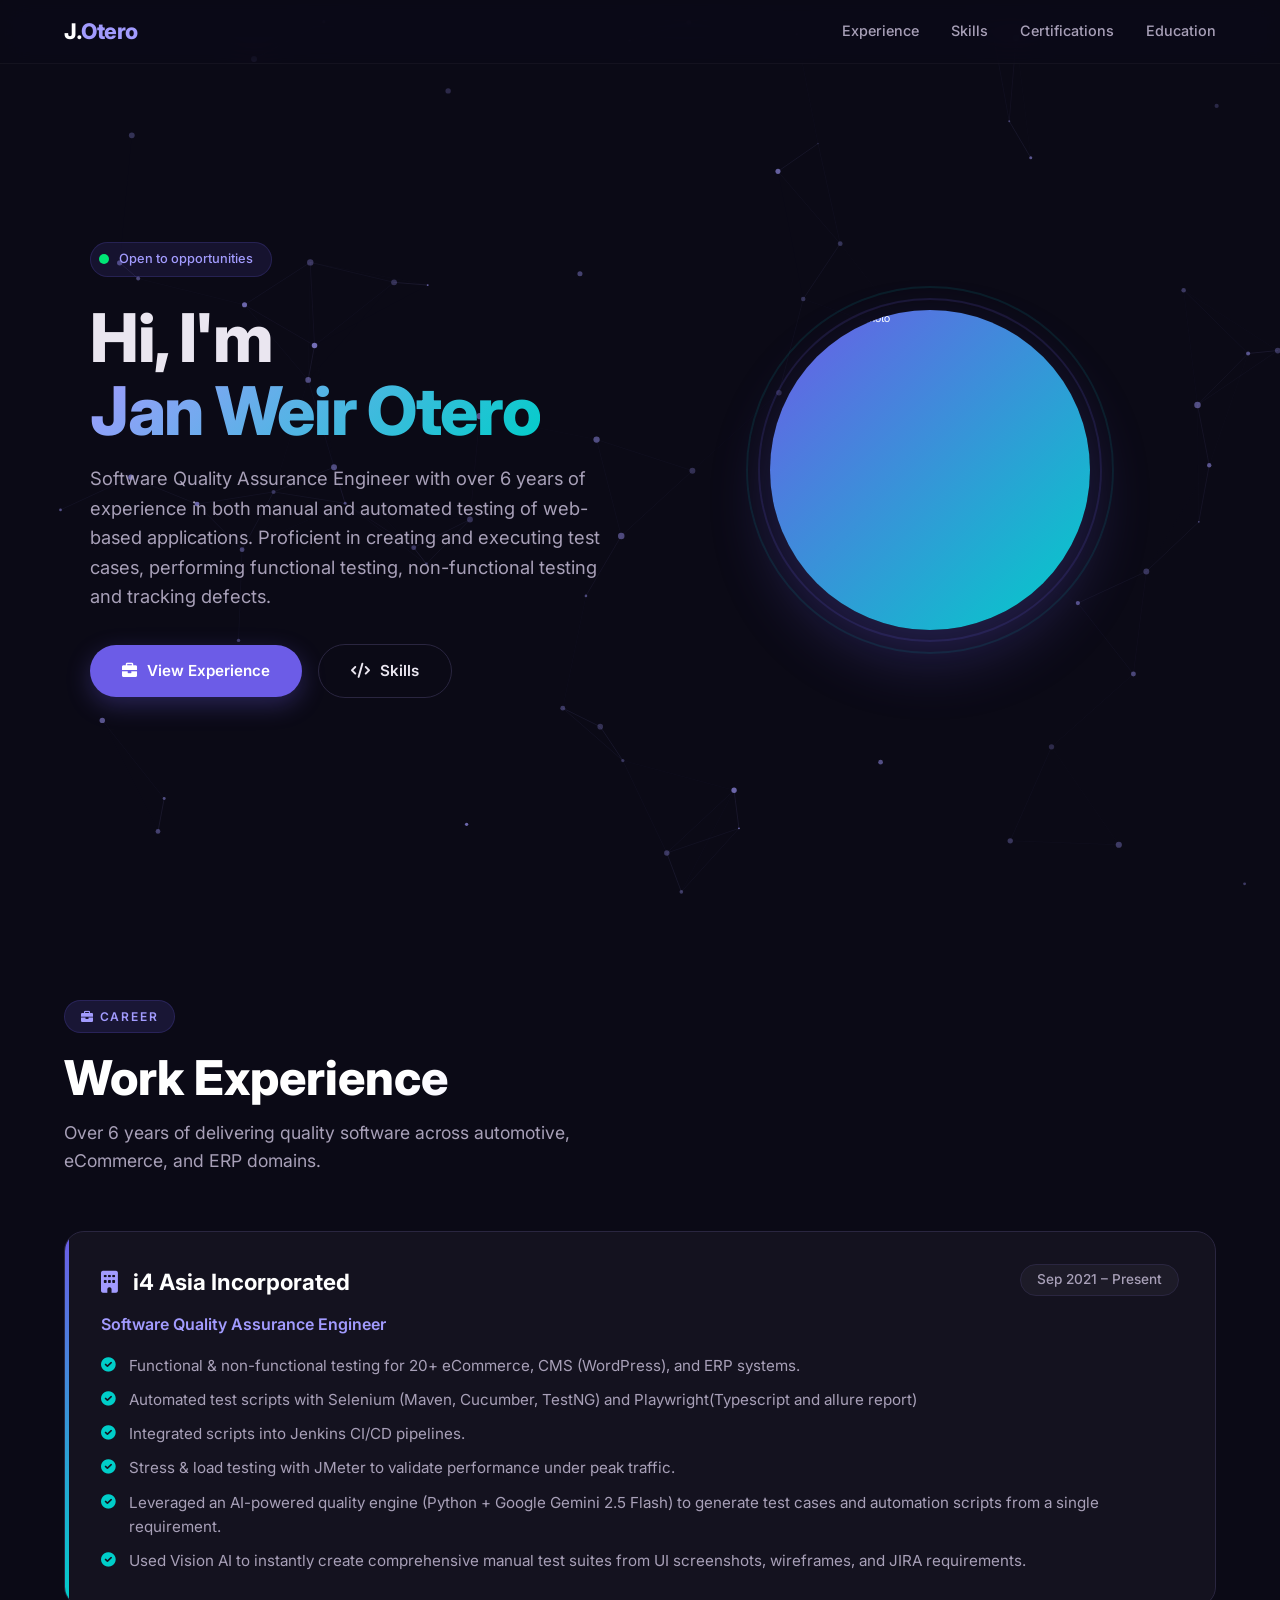
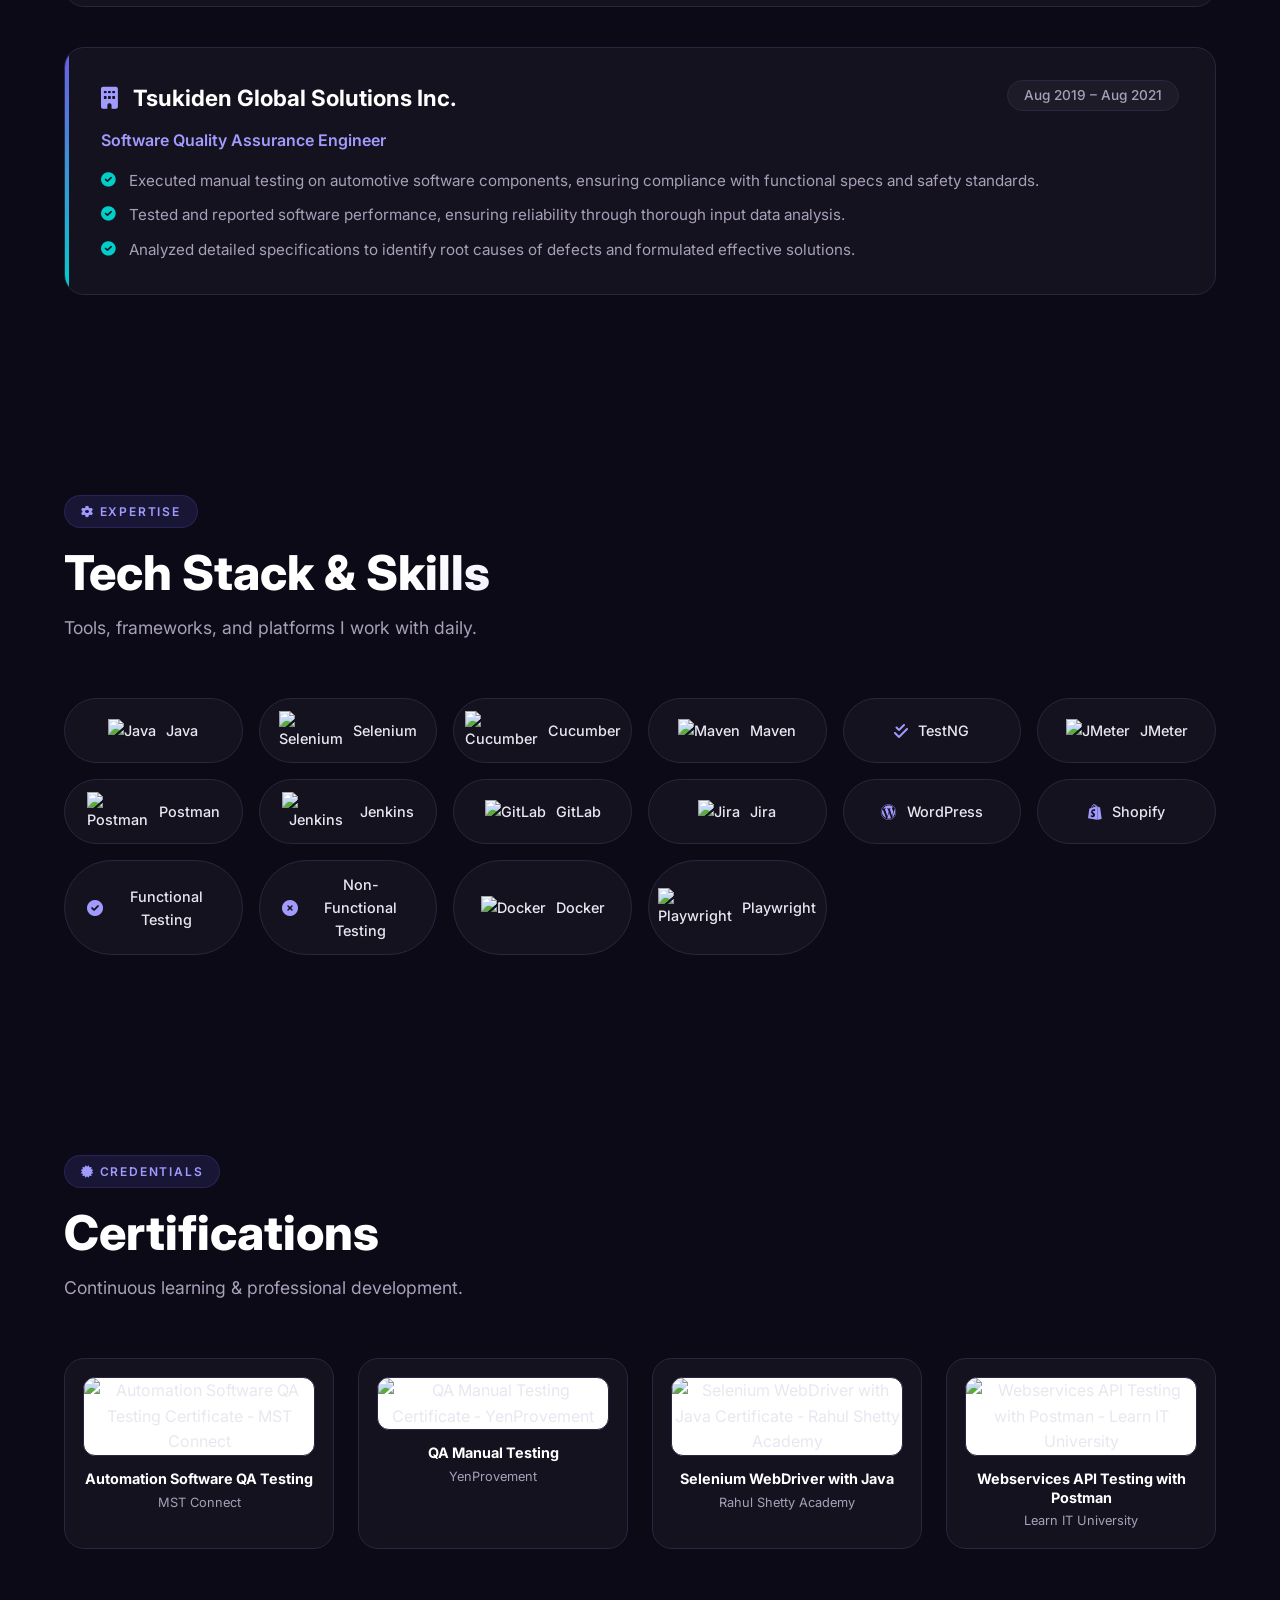
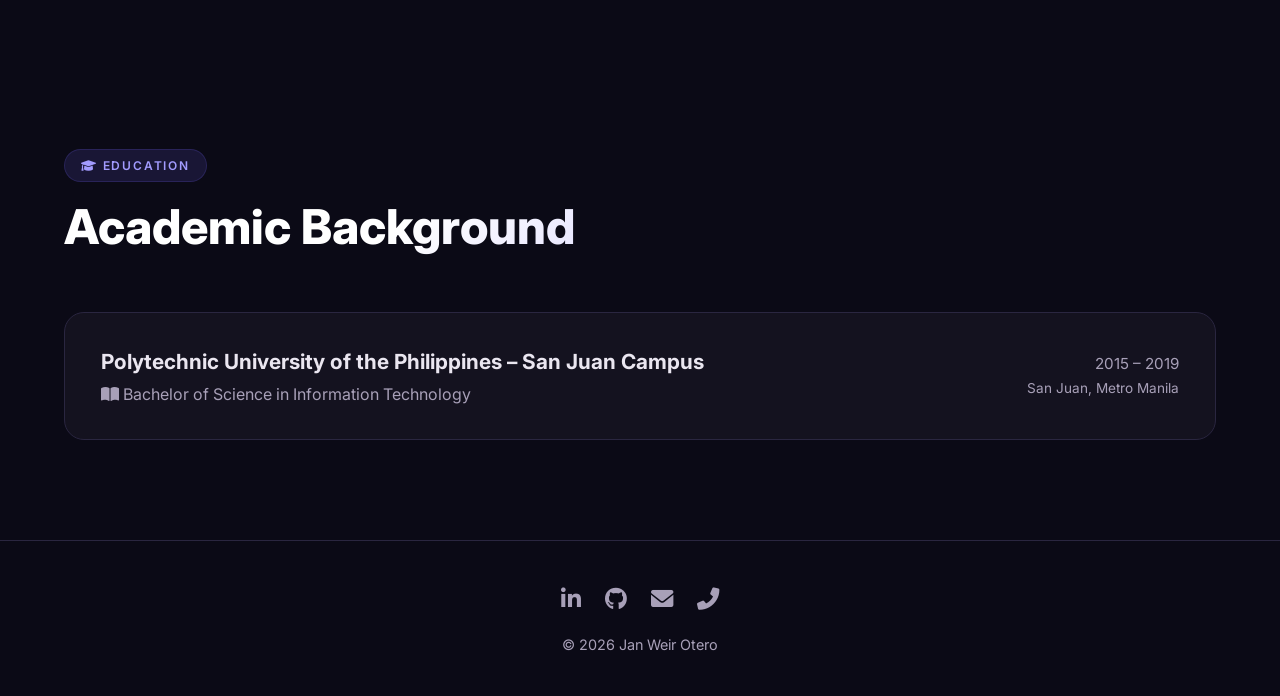
==== otero.html @ d4341859 "first commit" ====
<!DOCTYPE html>
<html lang="en">
<head>
    <meta charset="UTF-8" />
    <meta name="viewport" content="width=device-width, initial-scale=1.0" />
    <title>Jan Weir Otero · QA Engineer</title>
    <!-- Google Fonts -->
    <link rel="preconnect" href="https://fonts.googleapis.com" />
    <link rel="preconnect" href="https://fonts.gstatic.com" crossorigin />
    <link href="https://fonts.googleapis.com/css2?family=Inter:opsz,wght@14..32,400;14..32,500;14..32,600;14..32,700;14..32,800&display=swap" rel="stylesheet" />
    <!-- Font Awesome 6 (free) -->
    <link rel="stylesheet" href="https://cdnjs.cloudflare.com/ajax/libs/font-awesome/6.0.0-beta3/css/all.min.css" />
    <style>
        /* ---------- RESET & BASE ---------- */
        *,
        *::before,
        *::after {
            margin: 0;
            padding: 0;
            box-sizing: border-box;
        }

        :root {
            --primary: #6c5ce7;
            --primary-light: #a29bfe;
            --primary-dark: #4a3db8;
            --secondary: #00cec9;
            --accent: #fd79a8;
            --bg: #0b0a16;
            --bg-card: #14121f;
            --bg-card-hover: #1e1b30;
            --text: #eae6f0;
            --text-muted: #a8a0b8;
            --border: #2a2640;
            --shadow: 0 20px 40px -12px rgba(0, 0, 0, 0.7);
            --radius: 20px;
            --transition: 0.35s cubic-bezier(0.4, 0, 0.2, 1);
        }

        html {
            scroll-behavior: smooth;
        }

        body {
            font-family: 'Inter', sans-serif;
            background: var(--bg);
            color: var(--text);
            line-height: 1.6;
            overflow-x: hidden;
        }

        a {
            color: var(--primary-light);
            text-decoration: none;
            transition: color var(--transition);
        }
        a:hover {
            color: var(--secondary);
        }

        .container {
            max-width: 1200px;
            margin: 0 auto;
            padding: 0 24px;
        }

        /* ---------- SCROLLBAR ---------- */
        ::-webkit-scrollbar {
            width: 8px;
        }
        ::-webkit-scrollbar-track {
            background: var(--bg);
        }
        ::-webkit-scrollbar-thumb {
            background: var(--primary);
            border-radius: 10px;
        }
        ::-webkit-scrollbar-thumb:hover {
            background: var(--primary-light);
        }

        /* ---------- UTILITY ---------- */
        .section-label {
            display: inline-block;
            font-size: 0.75rem;
            font-weight: 600;
            letter-spacing: 0.15em;
            text-transform: uppercase;
            color: var(--primary-light);
            background: rgba(108, 92, 231, 0.15);
            padding: 6px 16px;
            border-radius: 100px;
            margin-bottom: 16px;
            border: 1px solid rgba(108, 92, 231, 0.2);
        }

        .section-title {
            font-size: clamp(2rem, 5vw, 3rem);
            font-weight: 800;
            line-height: 1.2;
            margin-bottom: 12px;
            background: linear-gradient(135deg, #fff 30%, var(--primary-light));
            -webkit-background-clip: text;
            -webkit-text-fill-color: transparent;
            background-clip: text;
        }

        .section-sub {
            font-size: 1.1rem;
            color: var(--text-muted);
            max-width: 560px;
        }

        /* ---------- FLOATING PARTICLES (canvas) ---------- */
        #particles-canvas {
            position: fixed;
            top: 0;
            left: 0;
            width: 100%;
            height: 100%;
            z-index: 0;
            pointer-events: none;
        }

        /* ---------- HEADER / NAV ---------- */
        header {
            position: fixed;
            top: 0;
            left: 0;
            width: 100%;
            z-index: 1000;
            background: rgba(11, 10, 22, 0.75);
            backdrop-filter: blur(16px) saturate(180%);
            border-bottom: 1px solid rgba(255, 255, 255, 0.04);
            padding: 14px 0;
            transition: background var(--transition);
        }

        header .container {
            display: flex;
            align-items: center;
            justify-content: space-between;
        }

        .logo {
            font-size: 1.35rem;
            font-weight: 800;
            letter-spacing: -0.02em;
            color: #fff;
        }
        .logo span {
            color: var(--primary-light);
        }

        .nav-links {
            display: flex;
            gap: 32px;
            list-style: none;
        }
        .nav-links a {
            font-size: 0.9rem;
            font-weight: 500;
            color: var(--text-muted);
            position: relative;
            transition: color var(--transition);
        }
        .nav-links a::after {
            content: '';
            position: absolute;
            bottom: -4px;
            left: 0;
            width: 0;
            height: 2px;
            background: var(--primary-light);
            transition: width var(--transition);
        }
        .nav-links a:hover {
            color: #fff;
        }
        .nav-links a:hover::after {
            width: 100%;
        }

        .nav-toggle {
            display: none;
            flex-direction: column;
            gap: 6px;
            background: none;
            border: none;
            cursor: pointer;
            padding: 4px;
        }
        .nav-toggle span {
            display: block;
            width: 28px;
            height: 2.5px;
            background: var(--text);
            border-radius: 4px;
            transition: var(--transition);
        }

        /* ---------- HERO ---------- */
        .hero {
            position: relative;
            z-index: 1;
            min-height: 100vh;
            display: flex;
            align-items: center;
            padding: 120px 0 80px;
        }

        .hero-grid {
            display: grid;
            grid-template-columns: 1fr 1fr;
            gap: 60px;
            align-items: center;
        }

        .hero-badge {
            display: inline-flex;
            align-items: center;
            gap: 10px;
            background: rgba(108, 92, 231, 0.12);
            border: 1px solid rgba(108, 92, 231, 0.2);
            border-radius: 100px;
            padding: 6px 18px 6px 8px;
            font-size: 0.8rem;
            font-weight: 500;
            color: var(--primary-light);
            margin-bottom: 24px;
        }
        .hero-badge .dot {
            width: 10px;
            height: 10px;
            border-radius: 50%;
            background: #00e676;
            animation: pulse-dot 2s infinite;
        }
        @keyframes pulse-dot {
            0%,
            100% {
                opacity: 1;
                transform: scale(1);
            }
            50% {
                opacity: 0.5;
                transform: scale(0.8);
            }
        }

        .hero h1 {
            font-size: clamp(2.6rem, 6vw, 4.2rem);
            font-weight: 800;
            line-height: 1.1;
            letter-spacing: -0.02em;
            margin-bottom: 16px;
        }
        .hero h1 .highlight {
            background: linear-gradient(135deg, var(--primary-light), var(--secondary));
            -webkit-background-clip: text;
            -webkit-text-fill-color: transparent;
            background-clip: text;
        }

        .hero p {
            font-size: 1.15rem;
            color: var(--text-muted);
            max-width: 520px;
            margin-bottom: 32px;
        }

        .hero-actions {
            display: flex;
            flex-wrap: wrap;
            gap: 16px;
            align-items: center;
        }

        .btn {
            display: inline-flex;
            align-items: center;
            gap: 10px;
            padding: 14px 32px;
            border-radius: 60px;
            font-weight: 600;
            font-size: 0.95rem;
            border: none;
            cursor: pointer;
            transition: all var(--transition);
            background: var(--primary);
            color: #fff;
            box-shadow: 0 8px 24px rgba(108, 92, 231, 0.3);
        }
        .btn:hover {
            transform: translateY(-3px);
            box-shadow: 0 14px 32px rgba(108, 92, 231, 0.45);
            background: var(--primary-dark);
        }
        .btn-outline {
            background: transparent;
            border: 1.5px solid var(--border);
            color: var(--text);
            box-shadow: none;
        }
        .btn-outline:hover {
            border-color: var(--primary-light);
            background: rgba(108, 92, 231, 0.08);
            box-shadow: none;
        }

        /* hero visual (avatar/illustration) */
        .hero-visual {
            display: flex;
            justify-content: center;
            align-items: center;
            position: relative;
        }

        .hero-avatar {
            width: 320px;
            height: 320px;
            border-radius: 50%;
            background: linear-gradient(135deg, var(--primary), var(--secondary));
            display: flex;
            align-items: center;
            justify-content: center;
            font-size: 7rem;
            color: #fff;
            box-shadow: 0 30px 60px rgba(108, 92, 231, 0.25);
            position: relative;
            animation: float 6s ease-in-out infinite;
        }
        @keyframes float {
            0%,
            100% {
                transform: translateY(0px);
            }
            50% {
                transform: translateY(-16px);
            }
        }

        .hero-avatar .ring {
            position: absolute;
            inset: -12px;
            border-radius: 50%;
            border: 2px solid rgba(108, 92, 231, 0.15);
            animation: spin-ring 20s linear infinite;
        }
        .hero-avatar .ring:nth-child(2) {
            inset: -24px;
            border-color: rgba(0, 206, 201, 0.1);
            animation-duration: 30s;
            animation-direction: reverse;
        }
        @keyframes spin-ring {
            to {
                transform: rotate(360deg);
            }
        }

        /* floating tags */
        .float-tag {
            position: absolute;
            background: var(--bg-card);
            border: 1px solid var(--border);
            border-radius: 60px;
            padding: 8px 18px;
            font-size: 0.75rem;
            font-weight: 600;
            color: var(--text-muted);
            box-shadow: var(--shadow);
            animation: float-tag 5s ease-in-out infinite;
            white-space: nowrap;
        }
        .float-tag i {
            margin-right: 6px;
            color: var(--secondary);
        }
        .float-tag:nth-child(3) {
            top: 10%;
            right: -10%;
            animation-delay: 0.5s;
        }
        .float-tag:nth-child(4) {
            bottom: 15%;
            left: -15%;
            animation-delay: 1.2s;
        }
        .float-tag:nth-child(5) {
            bottom: 30%;
            right: -5%;
            animation-delay: 2s;
        }
        @keyframes float-tag {
            0%,
            100% {
                transform: translateY(0px);
            }
            50% {
                transform: translateY(-8px);
            }
        }

        /* ---------- SECTION COMMON ---------- */
        section {
            position: relative;
            z-index: 1;
            padding: 100px 0;
        }

        .section-header {
            margin-bottom: 56px;
        }

        /* ---------- EXPERIENCE ---------- */
        .timeline {
            display: flex;
            flex-direction: column;
            gap: 40px;
        }

        .timeline-item {
            background: var(--bg-card);
            border: 1px solid var(--border);
            border-radius: var(--radius);
            padding: 32px 36px;
            transition: all var(--transition);
            position: relative;
            overflow: hidden;
        }
        .timeline-item::before {
            content: '';
            position: absolute;
            top: 0;
            left: 0;
            width: 4px;
            height: 100%;
            background: linear-gradient(to bottom, var(--primary), var(--secondary));
            border-radius: 4px 0 0 4px;
        }
        .timeline-item:hover {
            background: var(--bg-card-hover);
            border-color: var(--primary);
            transform: translateX(6px);
            box-shadow: var(--shadow);
        }

        .timeline-header {
            display: flex;
            flex-wrap: wrap;
            justify-content: space-between;
            align-items: flex-start;
            margin-bottom: 12px;
            gap: 12px;
        }
        .timeline-company {
            font-size: 1.4rem;
            font-weight: 700;
            color: #fff;
        }
        .timeline-company i {
            color: var(--primary-light);
            margin-right: 10px;
        }
        .timeline-date {
            font-size: 0.85rem;
            font-weight: 500;
            color: var(--text-muted);
            background: rgba(255, 255, 255, 0.04);
            padding: 4px 16px;
            border-radius: 40px;
            border: 1px solid var(--border);
        }
        .timeline-role {
            font-size: 1rem;
            font-weight: 600;
            color: var(--primary-light);
            margin-bottom: 16px;
        }
        .timeline-desc {
            list-style: none;
            display: flex;
            flex-direction: column;
            gap: 10px;
        }
        .timeline-desc li {
            display: flex;
            gap: 14px;
            font-size: 0.95rem;
            color: var(--text-muted);
        }
        .timeline-desc li i {
            color: var(--secondary);
            font-size: 0.9rem;
            margin-top: 4px;
            flex-shrink: 0;
        }

        /* ---------- SKILLS ---------- */
        .skills-grid {
            display: grid;
            grid-template-columns: repeat(auto-fill, minmax(160px, 1fr));
            gap: 16px;
            margin-top: 12px;
        }
        .skill-chip {
            background: var(--bg-card);
            border: 1px solid var(--border);
            border-radius: 60px;
            padding: 12px 22px;
            font-size: 0.9rem;
            font-weight: 500;
            color: var(--text);
            text-align: center;
            transition: all var(--transition);
            display: flex;
            align-items: center;
            justify-content: center;
            gap: 10px;
        }
        .skill-chip i {
            color: var(--primary-light);
            font-size: 1rem;
        }
        .skill-chip:hover {
            border-color: var(--primary-light);
            background: var(--bg-card-hover);
            transform: translateY(-4px) scale(1.02);
            box-shadow: 0 12px 28px rgba(108, 92, 231, 0.15);
        }

        .cert-list {
            display: flex;
            flex-wrap: wrap;
            gap: 14px;
            margin-top: 20px;
        }
        .cert-item {
            background: var(--bg-card);
            border: 1px solid var(--border);
            border-radius: 40px;
            padding: 10px 22px;
            font-size: 0.85rem;
            color: var(--text-muted);
            display: flex;
            align-items: center;
            gap: 10px;
            transition: var(--transition);
        }
        .cert-item i {
            color: #f1c40f;
        }
        .cert-item:hover {
            border-color: var(--secondary);
            color: #fff;
        }

        /* Certificate Grid */
.cert-grid {
    display: grid;
    grid-template-columns: repeat(auto-fit, minmax(220px, 1fr));
    gap: 24px;
    margin-top: 10px;
}

/* Each certificate card */
.cert-card {
    background: var(--bg-card);
    border: 1px solid var(--border);
    border-radius: var(--radius);
    padding: 18px 18px 16px;
    text-align: center;
    cursor: pointer;
    transition: all var(--transition);
    overflow: hidden;
}

.cert-card:hover {
    transform: translateY(-8px);
    border-color: var(--primary-light);
    box-shadow: 0 16px 40px rgba(108, 92, 231, 0.15);
    background: var(--bg-card-hover);
}

/* The certificate image */
.cert-card img {
    width: 100%;
    height: 160px;
    object-fit: cover;        /* Crops nicely to fit */
    border-radius: 12px;
    border: 1px solid var(--border);
    transition: transform 0.3s ease;
    background: #fff;        /* White background for paper certificates */
}

.cert-card:hover img {
    transform: scale(1.02);   /* Slight zoom on hover */
}

/* Certificate text */
.cert-card-title {
    font-weight: 700;
    font-size: 0.9rem;
    margin-top: 14px;
    color: #fff;
    line-height: 1.3;
}

.cert-card-sub {
    font-size: 0.8rem;
    color: var(--text-muted);
    margin-top: 4px;
}

/* Responsive */
@media (max-width: 600px) {
    .cert-grid {
        grid-template-columns: 1fr 1fr; /* 2 columns on small screens */
    }
    .cert-card img {
        height: 120px;
    }
}
@media (max-width: 420px) {
    .cert-grid {
        grid-template-columns: 1fr; /* 1 column on very small screens */
    }
}

        /* ---------- EDUCATION ---------- */
        .edu-card {
            background: var(--bg-card);
            border: 1px solid var(--border);
            border-radius: var(--radius);
            padding: 32px 36px;
            display: flex;
            flex-wrap: wrap;
            justify-content: space-between;
            align-items: center;
            transition: var(--transition);
        }
        .edu-card:hover {
            border-color: var(--primary-light);
            background: var(--bg-card-hover);
            transform: scale(1.01);
        }
        .edu-left h3 {
            font-size: 1.3rem;
            font-weight: 700;
        }
        .edu-left p {
            color: var(--text-muted);
            margin-top: 4px;
        }
        .edu-right {
            text-align: right;
            color: var(--text-muted);
            font-size: 0.95rem;
        }

        /* ---------- FOOTER ---------- */
        footer {
            position: relative;
            z-index: 1;
            border-top: 1px solid var(--border);
            padding: 40px 0;
            text-align: center;
            color: var(--text-muted);
            font-size: 0.9rem;
        }
        footer .socials {
            display: flex;
            justify-content: center;
            gap: 24px;
            margin-bottom: 16px;
        }
        footer .socials a {
            font-size: 1.4rem;
            color: var(--text-muted);
            transition: var(--transition);
        }
        footer .socials a:hover {
            color: var(--primary-light);
            transform: translateY(-3px);
        }

        /* ---------- RESPONSIVE ---------- */
        @media (max-width: 992px) {
            .hero-grid {
                grid-template-columns: 1fr;
                text-align: center;
            }
            .hero p {
                margin-left: auto;
                margin-right: auto;
            }
            .hero-actions {
                justify-content: center;
            }
            .hero-avatar {
                width: 240px;
                height: 240px;
                font-size: 5rem;
            }
            .float-tag {
                display: none;
            }
            .timeline-item {
                padding: 24px;
            }
        }

        @media (max-width: 768px) {
            .nav-links {
                position: fixed;
                top: 0;
                right: -100%;
                width: 260px;
                height: 100vh;
                background: var(--bg-card);
                flex-direction: column;
                padding: 80px 32px 32px;
                gap: 24px;
                transition: right 0.4s cubic-bezier(0.4, 0, 0.2, 1);
                border-left: 1px solid var(--border);
            }
            .nav-links.open {
                right: 0;
            }
            .nav-toggle {
                display: flex;
                z-index: 1001;
            }
            .nav-toggle.open span:nth-child(1) {
                transform: rotate(45deg) translate(6px, 6px);
            }
            .nav-toggle.open span:nth-child(2) {
                opacity: 0;
            }
            .nav-toggle.open span:nth-child(3) {
                transform: rotate(-45deg) translate(6px, -6px);
            }

            .hero {
                padding: 100px 0 60px;
            }
            .hero h1 {
                font-size: 2.4rem;
            }
            .hero-avatar {
                width: 180px;
                height: 180px;
                font-size: 4rem;
            }
            section {
                padding: 60px 0;
            }
            .timeline-header {
                flex-direction: column;
            }
            .edu-card {
                flex-direction: column;
                text-align: center;
                gap: 12px;
            }
            .edu-right {
                text-align: center;
            }
            .skills-grid {
                grid-template-columns: repeat(auto-fill, minmax(130px, 1fr));
            }
        }

        @media (max-width: 480px) {
            .container {
                padding: 0 16px;
            }
            .btn {
                padding: 12px 24px;
                font-size: 0.85rem;
            }
            .timeline-item {
                padding: 18px;
            }
        }

        /* ---------- REVEAL ANIMATIONS (intersection) ---------- */
        .reveal {
            opacity: 0;
            transform: translateY(40px);
            transition: opacity 0.8s ease, transform 0.8s ease;
        }
        .reveal.visible {
            opacity: 1;
            transform: translateY(0);
        }
        .reveal-delay-1 {
            transition-delay: 0.1s;
        }
        .reveal-delay-2 {
            transition-delay: 0.2s;
        }
        .reveal-delay-3 {
            transition-delay: 0.3s;
        }
        .reveal-delay-4 {
            transition-delay: 0.4s;
        }
    </style>
</head>

<body>

    <!-- ===== PARTICLES CANVAS ===== -->
    <canvas id="particles-canvas"></canvas>

    <!-- ===== HEADER ===== -->
    <header>
        <div class="container">
            <div class="logo">J.<span>Otero</span></div>
            <ul class="nav-links" id="navLinks">
                <li><a href="#experience">Experience</a></li>
                <li><a href="#skills">Skills</a></li>
                <li><a href="#certifications">Certifications</a></li>
                <li><a href="#education">Education</a></li> 
            </ul>
            <button class="nav-toggle" id="navToggle" aria-label="Toggle navigation">
                <span></span><span></span><span></span>
            </button>
        </div>
    </header>

    <!-- ===== HERO ===== -->
    <section class="hero" id="home">
        <div class="container">
            <div class="hero-grid">
                <div class="hero-content">
                    <div class="hero-badge">
                        <span class="dot"></span>
                        Open to opportunities
                    </div>
                    <h1>
                        Hi, I'm <br /><span class="highlight">Jan Weir Otero</span>
                    </h1>
                    <p>
                        Software Quality Assurance Engineer with over 6 years of experience in 
                        both manual and automated testing of web-based applications. 
                        Proficient in creating and executing test cases, performing functional testing, 
                        non-functional testing and tracking defects.
                    </p>
                    <div class="hero-actions">
                        <a href="#experience" class="btn">
                            <i class="fas fa-briefcase"></i> View Experience
                        </a>
                        <a href="#skills" class="btn btn-outline">
                            <i class="fas fa-code"></i> Skills
                        </a>
                    </div>
                </div>
                <div class="hero-visual">
                    <div class="hero-avatar">
                        
                        <img src="C:\Users\User\OneDrive\Desktop\My Website\myimage.jpeg" alt="John Otero Profile Photo" style="width: 100%; height: 100%; object-fit: cover; border-radius: 50%; zoom: 10%;">
                        
                        <div class="ring"></div>
                        <div class="ring"></div>
                    </div>
                </div>
            </div>
        </div>
    </section>

    <!-- ===== EXPERIENCE ===== -->
    <section id="experience">
        <div class="container">
            <div class="section-header reveal">
                <span class="section-label"><i class="fas fa-briefcase"></i> Career</span>
                <h2 class="section-title">Work Experience</h2>
                <p class="section-sub">Over 6 years of delivering quality software across automotive, eCommerce, and ERP domains.</p>
            </div>

            <div class="timeline">

                <!-- i4 Asia -->
                <div class="timeline-item reveal reveal-delay-1">
                    <div class="timeline-header">
                        <span class="timeline-company">
                            <i class="fas fa-building"></i> i4 Asia Incorporated
                        </span>
                        <span class="timeline-date">Sep 2021 – Present</span>
                    </div>
                    <div class="timeline-role">Software Quality Assurance Engineer</div>
                    <ul class="timeline-desc">
                        <li><i class="fas fa-check-circle"></i> Functional &amp; non-functional testing for 20+ eCommerce, CMS (WordPress), and ERP systems.</li>
                        <li><i class="fas fa-check-circle"></i> Automated test scripts with Selenium (Maven, Cucumber, TestNG) and Playwright(Typescript and allure report) </li>
                        <li><i class="fas fa-check-circle"></i> Integrated scripts into Jenkins CI/CD pipelines.</li>
                        <li><i class="fas fa-check-circle"></i> Stress &amp; load testing with JMeter to validate performance under peak traffic.</li>
                        <li><i class="fas fa-check-circle"></i> Leveraged an AI-powered quality engine (Python + Google Gemini 2.5 Flash) to generate test cases and automation scripts from a single requirement.</li>
                        <li><i class="fas fa-check-circle"></i> Used Vision AI to instantly create comprehensive manual test suites from UI screenshots, wireframes, and JIRA requirements.</li>
                    </ul>
                </div>

                <!-- Tsukiden -->
                <div class="timeline-item reveal reveal-delay-2">
                    <div class="timeline-header">
                        <span class="timeline-company">
                            <i class="fas fa-building"></i> Tsukiden Global Solutions Inc.
                        </span>
                        <span class="timeline-date">Aug 2019 – Aug 2021</span>
                    </div>
                    <div class="timeline-role">Software Quality Assurance Engineer</div>
                    <ul class="timeline-desc">
                        <li><i class="fas fa-check-circle"></i> Executed manual testing on automotive software components, ensuring compliance with functional specs and safety standards.</li>
                        <li><i class="fas fa-check-circle"></i> Tested and reported software performance, ensuring reliability through thorough input data analysis.</li>
                        <li><i class="fas fa-check-circle"></i> Analyzed detailed specifications to identify root causes of defects and formulated effective solutions.</li>
                    </ul>
                </div>

            </div>
        </div>
    </section>

    <!-- ===== SKILLS ===== -->
    <section id="skills">
        <div class="container">
            <div class="section-header reveal">
                <span class="section-label"><i class="fas fa-cog"></i> Expertise</span>
                <h2 class="section-title">Tech Stack &amp; Skills</h2>
                <p class="section-sub">Tools, frameworks, and platforms I work with daily.</p>
            </div>

            <div class="skills-grid reveal">
                <div class="skill-chip"><img src="C:\Users\User\OneDrive\Desktop\My Website\Certificate\logos\Java--Streamline-Svg-Logos.svg" alt="Java" class="skill-icon"> Java</div>
                <div class="skill-chip"><img src="C:\Users\User\OneDrive\Desktop\My Website\Certificate\logos\Selenium--Streamline-Svg-Logos.svg" alt="Selenium" class="skill-icon"> Selenium</div>
                <div class="skill-chip"><img src="C:\Users\User\OneDrive\Desktop\My Website\Certificate\logos\Cucumber--Streamline-Svg-Logos.svg" alt="Cucumber" class="skill-icon"> Cucumber</div>
                <div class="skill-chip"><img src="C:\Users\User\OneDrive\Desktop\My Website\Certificate\logos\Maven--Streamline-Svg-Logos.svg" alt="Maven" class="skill-icon"> Maven</div>
                <div class="skill-chip"><i class="fas fa-check-double"></i> TestNG</div>
                <div class="skill-chip"><img src="C:\Users\User\OneDrive\Desktop\My Website\Certificate\logos\Apache--Streamline-Svg-Logos.svg" alt="JMeter" class="skill-icon"> JMeter</div>
                <div class="skill-chip"><img src="C:\Users\User\OneDrive\Desktop\My Website\Certificate\logos\Postman-Icon--Streamline-Svg-Logos.svg" alt="Postman" class="skill-icon"> Postman</div>
                <div class="skill-chip"><img src="C:\Users\User\OneDrive\Desktop\My Website\Certificate\logos\Jenkins--Streamline-Svg-Logos.svg" alt="Jenkins" class="skill-icon"> Jenkins</div>
                <div class="skill-chip"><img src="C:\Users\User\OneDrive\Desktop\My Website\Certificate\logos\Gitlab--Streamline-Svg-Logos.svg" alt="GitLab" class="skill-icon"> GitLab</div>
                <div class="skill-chip"><img src="C:\Users\User\OneDrive\Desktop\My Website\Certificate\logos\Jira--Streamline-Svg-Logos.svg" alt="Jira" class="skill-icon"> Jira</div>
                <div class="skill-chip"><i class="fab fa-wordpress"></i> WordPress</div>
                <div class="skill-chip"><i class="fab fa-shopify"></i> Shopify</div>
                <div class="skill-chip"><i class="fas fa-check-circle"></i> Functional Testing</div>
                <div class="skill-chip"><i class="fas fa-times-circle"></i> Non-Functional Testing</div>
                <div class="skill-chip"><img src="C:\Users\User\OneDrive\Desktop\My Website\Certificate\logos\Docker-Icon--Streamline-Svg-Logos.svg" alt=" Docker" class="skill-icon"> Docker</div>
                <div class="skill-chip"><img src="C:\Users\User\OneDrive\Desktop\My Website\Certificate\logos\playwright.svg" alt="Playwright" class="skill-icon"> Playwright</div>
            </div>
        </div>
    </section>

    <!-- ===== CERTIFICATIONS ===== -->
    <section id="certifications">
        <div class="container">
            <div class="section-header reveal">
                <span class="section-label"><i class="fas fa-certificate"></i> Credentials</span>
                <h2 class="section-title">Certifications</h2>
                <p class="section-sub">Continuous learning &amp; professional development.</p>
            </div>

            <div class="cert-grid reveal">
    <!-- Certificate 1 -->
    <div class="cert-card" onclick="openZoom(this.querySelector('img'))">
        <img src="C:\Users\User\OneDrive\Desktop\My Website\Certificate\QA.png" alt="Automation Software QA Testing Certificate - MST Connect">
        <div class="cert-card-title">Automation Software QA Testing</div>
        <div class="cert-card-sub">MST Connect</div>
    </div>

    <!-- Certificate 2 -->
    <div class="cert-card" onclick="openZoom(this.querySelector('img'))">
        <img src="C:\Users\User\OneDrive\Desktop\My Website\Certificate\Yenprovement.jpeg" alt="QA Manual Testing Certificate - YenProvement">
        <div class="cert-card-title">QA Manual Testing</div>
        <div class="cert-card-sub">YenProvement</div>
    </div>

    <!-- Certificate 3 -->
    <div class="cert-card" onclick="openZoom(this.querySelector('img'))">
        <img src="C:\Users\User\OneDrive\Desktop\My Website\Certificate\Rahul Shetty.jpg" alt="Selenium WebDriver with Java Certificate - Rahul Shetty Academy">
        <div class="cert-card-title">Selenium WebDriver with Java</div>
        <div class="cert-card-sub">Rahul Shetty Academy</div>
    </div>

    <!-- Certificate 4 -->
    <div class="cert-card" onclick="openZoom(this.querySelector('img'))">
        <img src="C:\Users\User\OneDrive\Desktop\My Website\Certificate\Postman.jpg" alt="Webservices API Testing with Postman - Learn IT University">
        <div class="cert-card-title">Webservices API Testing with Postman</div>
        <div class="cert-card-sub">Learn IT University</div>
    </div>
</div>
        </div>
    </section>

    <!-- ===== EDUCATION ===== -->
    <section id="education">
        <div class="container">
            <div class="section-header reveal">
                <span class="section-label"><i class="fas fa-graduation-cap"></i> Education</span>
                <h2 class="section-title">Academic Background</h2>
            </div>

            <div class="edu-card reveal">
                <div class="edu-left">
                    <h3>Polytechnic University of the Philippines – San Juan Campus</h3>
                    <p><i class="fas fa-book-open"></i> Bachelor of Science in Information Technology</p>
                </div>
                <div class="edu-right">
                    <span>2015 – 2019</span><br />
                    <span style="font-size:0.85rem;">San Juan, Metro Manila</span>
                </div>
            </div>
        </div>
    </section>

    <!-- ===== FOOTER ===== -->
    <footer>
        <div class="container">
            <div class="socials">
                <a href="https://www.linkedin.com/in/jan-weir-otero/" aria-label="LinkedIn"><i class="fab fa-linkedin-in"></i></a>
                <a href="https://github.com/janweirotero" aria-label="GitHub"><i class="fab fa-github"></i></a>
                <a href="mailto:oterojanweir@gmail.com" aria-label="Email"><i class="fas fa-envelope"></i></a>
                <a href="tel:+09500023343" aria-label="Phone"><i class="fas fa-phone-alt"></i></a>
            </div>
            <p>&copy; <span id="year"></span> Jan Weir Otero</p>
        </div>
    </footer>

    <!-- ===== SCRIPTS ===== -->
    <script>
        // -------- Particles (Canvas) --------
        (function() {
            const canvas = document.getElementById('particles-canvas');
            const ctx = canvas.getContext('2d');
            let w, h;
            const particles = [];
            const COUNT = 70;

            function resize() {
                w = canvas.width = window.innerWidth;
                h = canvas.height = window.innerHeight;
            }
            window.addEventListener('resize', resize);
            resize();

            class Particle {
                constructor() {
                    this.reset();
                }
                reset() {
                    this.x = Math.random() * w;
                    this.y = Math.random() * h;
                    this.size = Math.random() * 2.5 + 0.8;
                    this.speedX = (Math.random() - 0.5) * 0.4;
                    this.speedY = (Math.random() - 0.5) * 0.4;
                    this.opacity = Math.random() * 0.5 + 0.2;
                }
                update() {
                    this.x += this.speedX;
                    this.y += this.speedY;
                    if (this.x < 0 || this.x > w || this.y < 0 || this.y > h) {
                        this.reset();
                    }
                }
                draw() {
                    ctx.beginPath();
                    ctx.arc(this.x, this.y, this.size, 0, Math.PI * 2);
                    ctx.fillStyle = `rgba(162, 155, 254, ${this.opacity})`;
                    ctx.fill();
                }
            }

            for (let i = 0; i < COUNT; i++) {
                particles.push(new Particle());
            }

            function drawLines() {
                for (let i = 0; i < particles.length; i++) {
                    for (let j = i + 1; j < particles.length; j++) {
                        const dx = particles[i].x - particles[j].x;
                        const dy = particles[i].y - particles[j].y;
                        const dist = Math.sqrt(dx * dx + dy * dy);
                        if (dist < 140) {
                            const alpha = (1 - dist / 140) * 0.2;
                            ctx.beginPath();
                            ctx.moveTo(particles[i].x, particles[i].y);
                            ctx.lineTo(particles[j].x, particles[j].y);
                            ctx.strokeStyle = `rgba(162, 155, 254, ${alpha})`;
                            ctx.lineWidth = 0.6;
                            ctx.stroke();
                        }
                    }
                }
            }

            function animate() {
                ctx.clearRect(0, 0, w, h);
                particles.forEach(p => {
                    p.update();
                    p.draw();
                });
                drawLines();
                requestAnimationFrame(animate);
            }
            animate();
        })();

        // -------- Mobile Nav Toggle --------
        const toggle = document.getElementById('navToggle');
        const links = document.getElementById('navLinks');

        toggle.addEventListener('click', () => {
            links.classList.toggle('open');
            toggle.classList.toggle('open');
        });

        // close on link click (mobile)
        document.querySelectorAll('.nav-links a').forEach(link => {
            link.addEventListener('click', () => {
                links.classList.remove('open');
                toggle.classList.remove('open');
            });
        });

        // -------- Scroll Reveal (Intersection Observer) --------
        const reveals = document.querySelectorAll('.reveal');

        const observer = new IntersectionObserver((entries) => {
            entries.forEach(entry => {
                if (entry.isIntersecting) {
                    entry.target.classList.add('visible');
                }
            });
        }, {
            threshold: 0.15,
            rootMargin: '0px 0px -40px 0px'
        });

        reveals.forEach(el => observer.observe(el));

        // -------- Smooth anchor scroll (no jump) --------
        document.querySelectorAll('a[href^="#"]').forEach(anchor => {
            anchor.addEventListener('click', function(e) {
                const target = document.querySelector(this.getAttribute('href'));
                if (target) {
                    e.preventDefault();
                    target.scrollIntoView({ behavior: 'smooth' });
                }
            });
        });

        document.getElementById('year').textContent = new Date().getFullYear();

    </script>
</body>
</html>
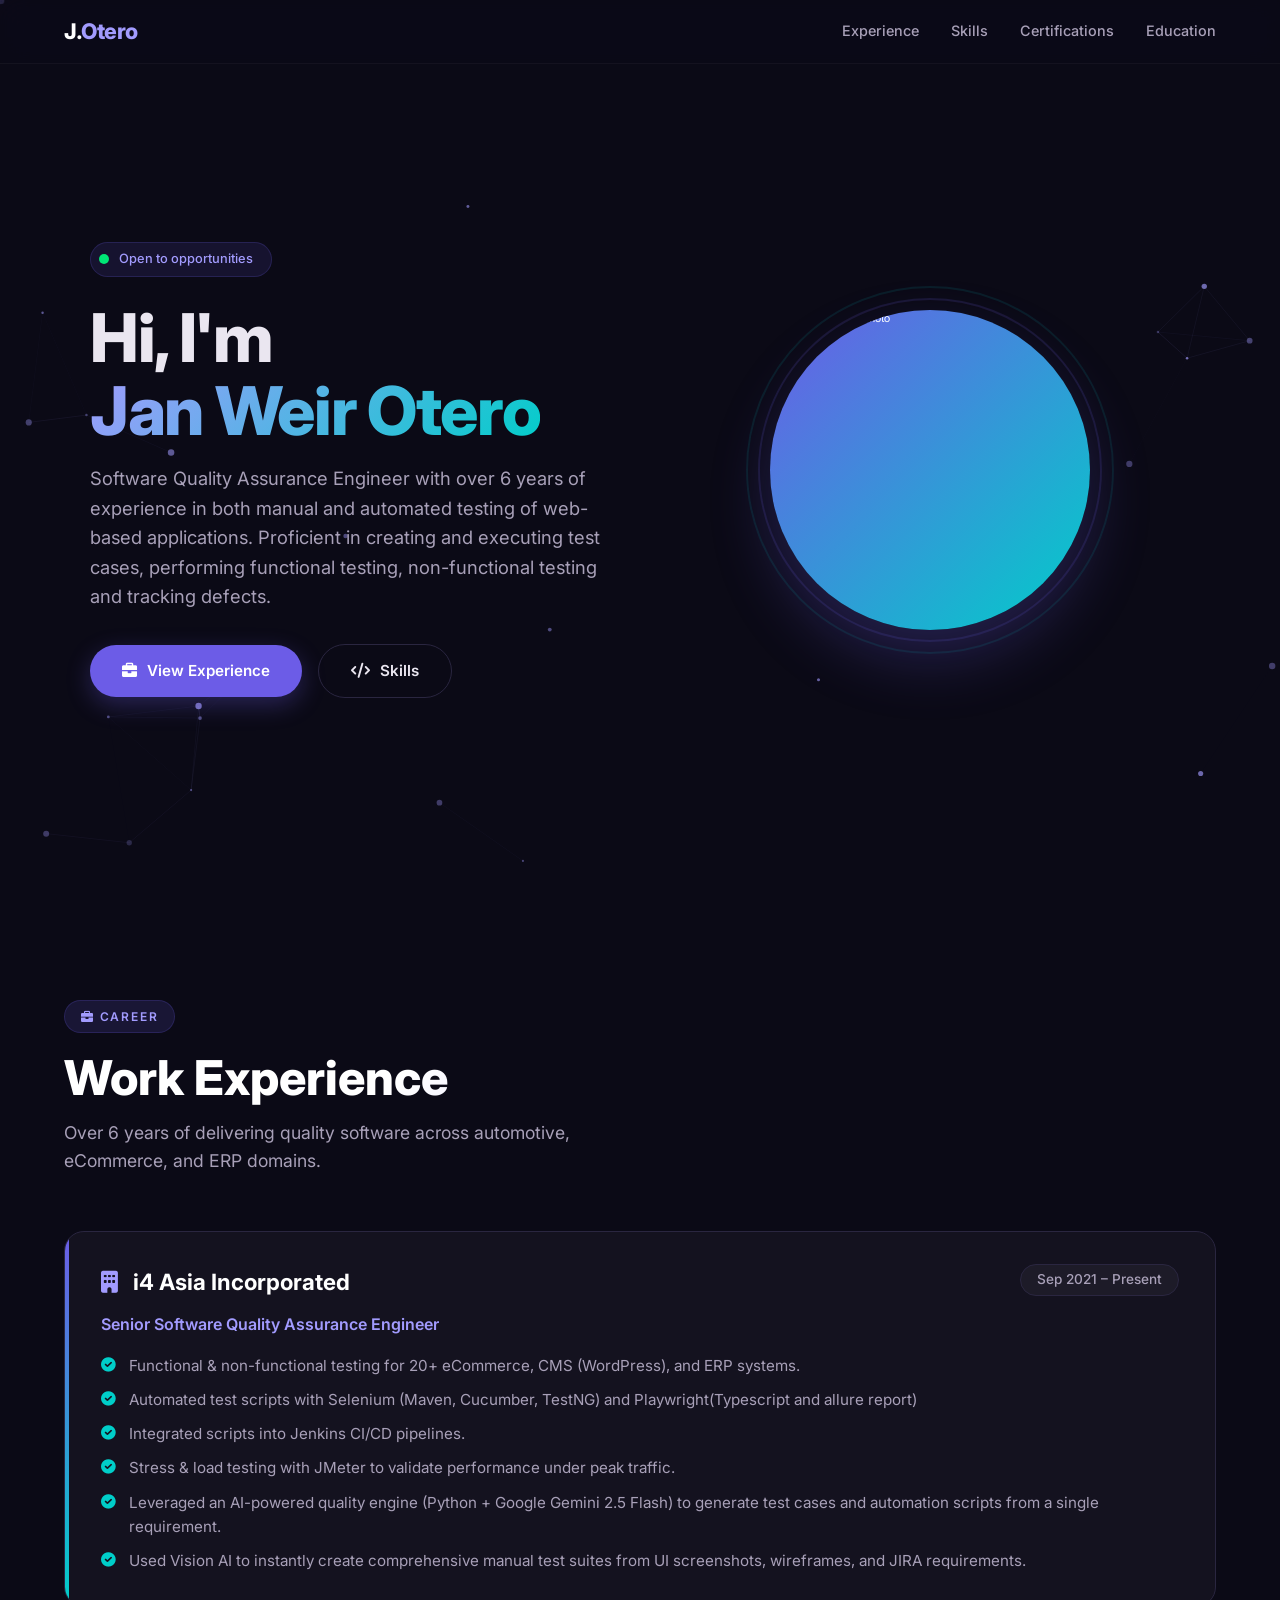
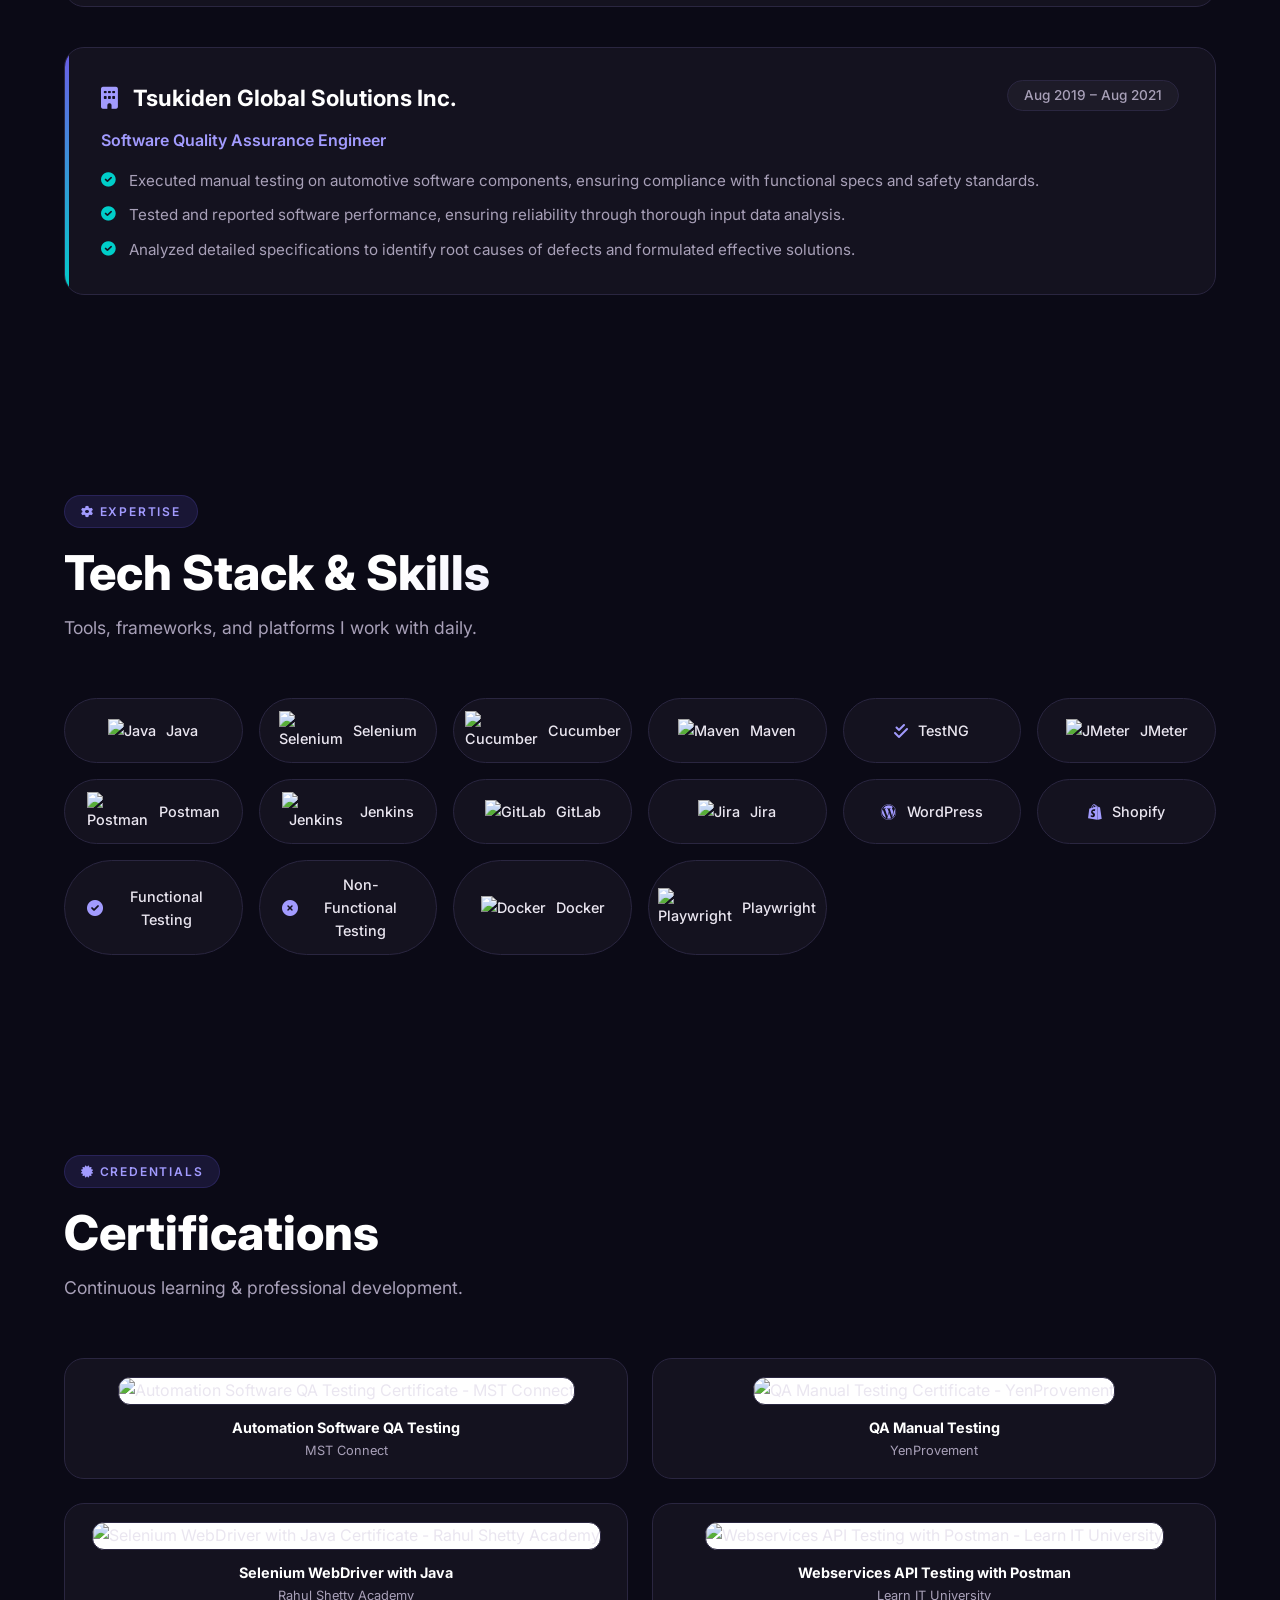
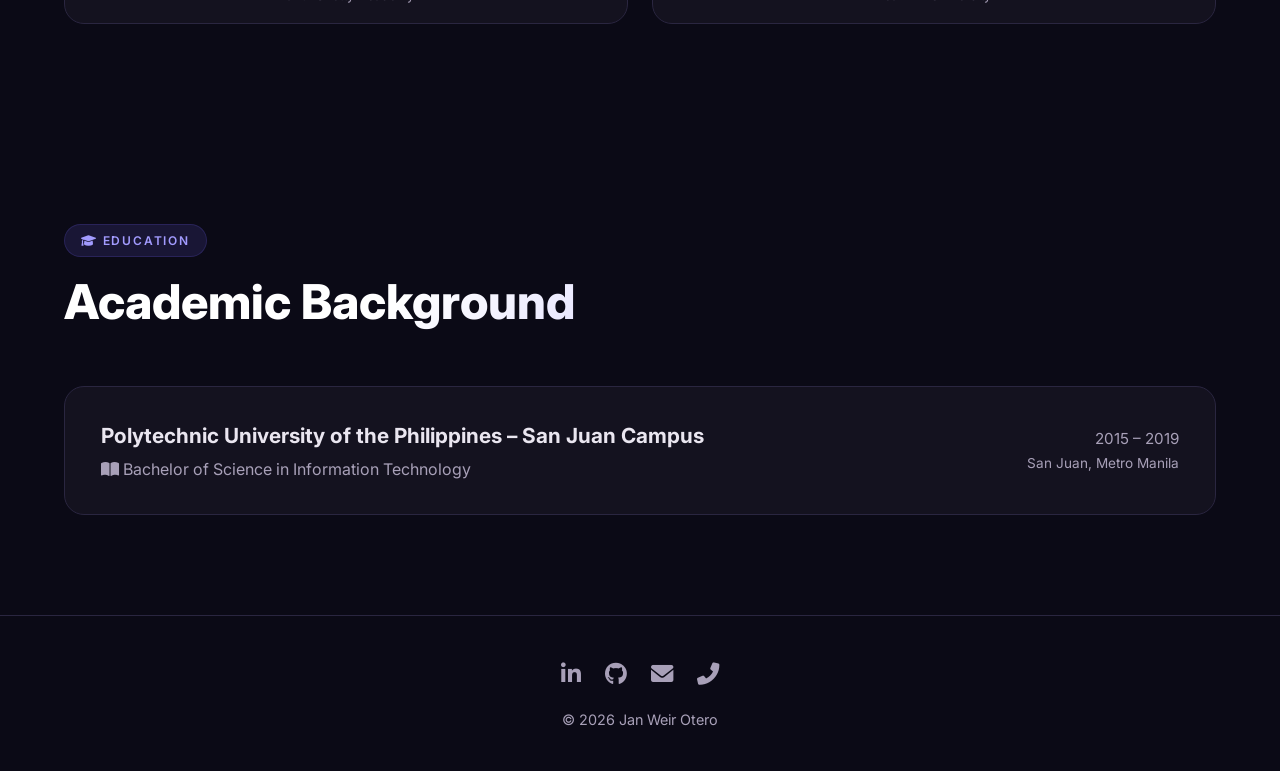
==== commit ad899e48: "new push" ====
--- a/otero.html
+++ b/otero.html
@@ -503,6 +503,7 @@
             grid-template-columns: repeat(auto-fill, minmax(160px, 1fr));
             gap: 16px;
             margin-top: 12px;
+            width: 100%;
         }
         .skill-chip {
             background: var(--bg-card);
@@ -557,12 +558,12 @@
         }
 
         /* Certificate Grid */
-.cert-grid {
+        .cert-grid {
     display: grid;
-    grid-template-columns: repeat(auto-fit, minmax(220px, 1fr));
+    grid-template-columns: repeat(auto-fit, minmax(500px, 1fr));
     gap: 24px;
     margin-top: 10px;
-}
+        }
 
 /* Each certificate card */
 .cert-card {
@@ -586,7 +587,7 @@
 /* The certificate image */
 .cert-card img {
     width: 100%;
-    height: 160px;
+    height: 400px;
     object-fit: cover;        /* Crops nicely to fit */
     border-radius: 12px;
     border: 1px solid var(--border);
@@ -861,7 +862,7 @@
                 <div class="hero-visual">
                     <div class="hero-avatar">
                         
-                        <img src="C:\Users\User\OneDrive\Desktop\My Website\myimage.jpeg" alt="John Otero Profile Photo" style="width: 100%; height: 100%; object-fit: cover; border-radius: 50%; zoom: 10%;">
+                        <img src="C:\Users\User\Documents\My Website\myimage.jpeg" alt="John Otero Profile Photo" style="width: 100%; height: 100%; object-fit: cover; border-radius: 50%; zoom: 10%;">
                         
                         <div class="ring"></div>
                         <div class="ring"></div>
@@ -890,7 +891,7 @@
                         </span>
                         <span class="timeline-date">Sep 2021 – Present</span>
                     </div>
-                    <div class="timeline-role">Software Quality Assurance Engineer</div>
+                    <div class="timeline-role">Senior Software Quality Assurance Engineer</div>
                     <ul class="timeline-desc">
                         <li><i class="fas fa-check-circle"></i> Functional &amp; non-functional testing for 20+ eCommerce, CMS (WordPress), and ERP systems.</li>
                         <li><i class="fas fa-check-circle"></i> Automated test scripts with Selenium (Maven, Cucumber, TestNG) and Playwright(Typescript and allure report) </li>
@@ -931,22 +932,22 @@
             </div>
 
             <div class="skills-grid reveal">
-                <div class="skill-chip"><img src="C:\Users\User\OneDrive\Desktop\My Website\Certificate\logos\Java--Streamline-Svg-Logos.svg" alt="Java" class="skill-icon"> Java</div>
-                <div class="skill-chip"><img src="C:\Users\User\OneDrive\Desktop\My Website\Certificate\logos\Selenium--Streamline-Svg-Logos.svg" alt="Selenium" class="skill-icon"> Selenium</div>
-                <div class="skill-chip"><img src="C:\Users\User\OneDrive\Desktop\My Website\Certificate\logos\Cucumber--Streamline-Svg-Logos.svg" alt="Cucumber" class="skill-icon"> Cucumber</div>
-                <div class="skill-chip"><img src="C:\Users\User\OneDrive\Desktop\My Website\Certificate\logos\Maven--Streamline-Svg-Logos.svg" alt="Maven" class="skill-icon"> Maven</div>
+                <div class="skill-chip"><img src="C:\Users\User\Documents\My Website\Certificate\logos\Java--Streamline-Svg-Logos.svg" alt="Java" class="skill-icon"> Java</div>
+                <div class="skill-chip"><img src="C:\Users\User\Documents\My Website\Certificate\logos\Selenium--Streamline-Svg-Logos.svg" alt="Selenium" class="skill-icon"> Selenium</div>
+                <div class="skill-chip"><img src="C:\Users\User\Documents\My Website\Certificate\logos\Cucumber--Streamline-Svg-Logos.svg" alt="Cucumber" class="skill-icon"> Cucumber</div>
+                <div class="skill-chip"><img src="C:\Users\User\Documents\My Website\Certificate\logos\Maven--Streamline-Svg-Logos.svg" alt="Maven" class="skill-icon"> Maven</div>
                 <div class="skill-chip"><i class="fas fa-check-double"></i> TestNG</div>
-                <div class="skill-chip"><img src="C:\Users\User\OneDrive\Desktop\My Website\Certificate\logos\Apache--Streamline-Svg-Logos.svg" alt="JMeter" class="skill-icon"> JMeter</div>
-                <div class="skill-chip"><img src="C:\Users\User\OneDrive\Desktop\My Website\Certificate\logos\Postman-Icon--Streamline-Svg-Logos.svg" alt="Postman" class="skill-icon"> Postman</div>
-                <div class="skill-chip"><img src="C:\Users\User\OneDrive\Desktop\My Website\Certificate\logos\Jenkins--Streamline-Svg-Logos.svg" alt="Jenkins" class="skill-icon"> Jenkins</div>
-                <div class="skill-chip"><img src="C:\Users\User\OneDrive\Desktop\My Website\Certificate\logos\Gitlab--Streamline-Svg-Logos.svg" alt="GitLab" class="skill-icon"> GitLab</div>
-                <div class="skill-chip"><img src="C:\Users\User\OneDrive\Desktop\My Website\Certificate\logos\Jira--Streamline-Svg-Logos.svg" alt="Jira" class="skill-icon"> Jira</div>
+                <div class="skill-chip"><img src="C:\Users\User\Documents\My Website\Certificate\logos\Apache--Streamline-Svg-Logos.svg" alt="JMeter" class="skill-icon"> JMeter</div>
+                <div class="skill-chip"><img src="C:\Users\User\Documents\My Website\Certificate\logos\Postman-Icon--Streamline-Svg-Logos.svg" alt="Postman" class="skill-icon"> Postman</div>
+                <div class="skill-chip"><img src="C:\Users\User\Documents\My Website\Certificate\logos\Jenkins--Streamline-Svg-Logos.svg" alt="Jenkins" class="skill-icon"> Jenkins</div>
+                <div class="skill-chip"><img src="C:\Users\User\Documents\My Website\Certificate\logos\Gitlab--Streamline-Svg-Logos.svg" alt="GitLab" class="skill-icon"> GitLab</div>
+                <div class="skill-chip"><img src="C:\Users\User\Documents\My Website\Certificate\logos\Jira--Streamline-Svg-Logos.svg" alt="Jira" class="skill-icon"> Jira</div>
                 <div class="skill-chip"><i class="fab fa-wordpress"></i> WordPress</div>
                 <div class="skill-chip"><i class="fab fa-shopify"></i> Shopify</div>
                 <div class="skill-chip"><i class="fas fa-check-circle"></i> Functional Testing</div>
                 <div class="skill-chip"><i class="fas fa-times-circle"></i> Non-Functional Testing</div>
-                <div class="skill-chip"><img src="C:\Users\User\OneDrive\Desktop\My Website\Certificate\logos\Docker-Icon--Streamline-Svg-Logos.svg" alt=" Docker" class="skill-icon"> Docker</div>
-                <div class="skill-chip"><img src="C:\Users\User\OneDrive\Desktop\My Website\Certificate\logos\playwright.svg" alt="Playwright" class="skill-icon"> Playwright</div>
+                <div class="skill-chip"><img src="C:\Users\User\Documents\My Website\Certificate\logos\Docker-Icon--Streamline-Svg-Logos.svg" alt=" Docker" class="skill-icon"> Docker</div>
+                <div class="skill-chip"><img src="C:\Users\User\Documents\My Website\Certificate\logos\playwright.svg" alt="Playwright" class="skill-icon"> Playwright</div>
             </div>
         </div>
     </section>
@@ -963,28 +964,28 @@
             <div class="cert-grid reveal">
     <!-- Certificate 1 -->
     <div class="cert-card" onclick="openZoom(this.querySelector('img'))">
-        <img src="C:\Users\User\OneDrive\Desktop\My Website\Certificate\QA.png" alt="Automation Software QA Testing Certificate - MST Connect">
+        <img src="C:\Users\User\Documents\My Website\Certificate\QA.png" alt="Automation Software QA Testing Certificate - MST Connect">
         <div class="cert-card-title">Automation Software QA Testing</div>
         <div class="cert-card-sub">MST Connect</div>
     </div>
 
     <!-- Certificate 2 -->
     <div class="cert-card" onclick="openZoom(this.querySelector('img'))">
-        <img src="C:\Users\User\OneDrive\Desktop\My Website\Certificate\Yenprovement.jpeg" alt="QA Manual Testing Certificate - YenProvement">
+        <img src="C:\Users\User\Documents\My Website\Certificate\Yenprovement.jpeg" alt="QA Manual Testing Certificate - YenProvement">
         <div class="cert-card-title">QA Manual Testing</div>
         <div class="cert-card-sub">YenProvement</div>
     </div>
 
     <!-- Certificate 3 -->
     <div class="cert-card" onclick="openZoom(this.querySelector('img'))">
-        <img src="C:\Users\User\OneDrive\Desktop\My Website\Certificate\Rahul Shetty.jpg" alt="Selenium WebDriver with Java Certificate - Rahul Shetty Academy">
+        <img src="C:\Users\User\Documents\My Website\Certificate\Rahul Shetty.jpg" alt="Selenium WebDriver with Java Certificate - Rahul Shetty Academy">
         <div class="cert-card-title">Selenium WebDriver with Java</div>
         <div class="cert-card-sub">Rahul Shetty Academy</div>
     </div>
 
     <!-- Certificate 4 -->
     <div class="cert-card" onclick="openZoom(this.querySelector('img'))">
-        <img src="C:\Users\User\OneDrive\Desktop\My Website\Certificate\Postman.jpg" alt="Webservices API Testing with Postman - Learn IT University">
+        <img src="C:\Users\User\Documents\My Website\Certificate\Postman.jpg" alt="Webservices API Testing with Postman - Learn IT University">
         <div class="cert-card-title">Webservices API Testing with Postman</div>
         <div class="cert-card-sub">Learn IT University</div>
     </div>
